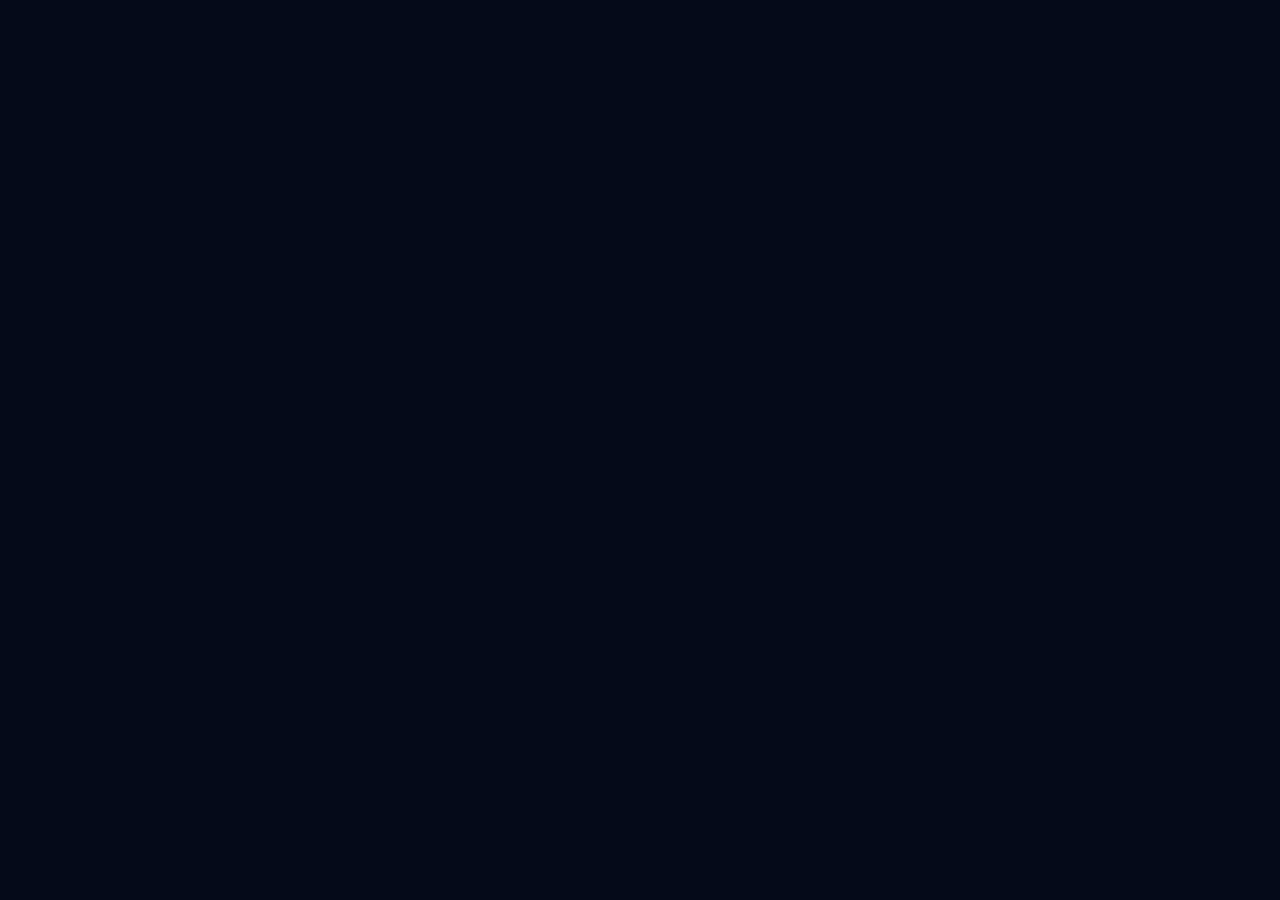
==== index.html @ f0c402ca "Add files via upload" ====
<!DOCTYPE html>
<html lang="es">
<head>
    <meta charset="UTF-8">
    <meta name="viewport" content="width=device-width, initial-scale=1.0">
    <title>Para Ti ❤️</title>
    <script src="https://cdnjs.cloudflare.com/ajax/libs/p5.js/1.9.0/p5.js"></script>
    <link rel="stylesheet" type="text/css" href="style.css">
    <meta name="viewport" content="width=device-width, initial-scale=1.0, maximum-scale=1.0, user-scalable=no">
</head>
<body>
    <script src="sketch.js"></script>
</body>
</html>
---- style.css ----
html, body {
  margin: 0;
  padding: 0;
  overflow: hidden; /* Evita que se mueva la pantalla */
  background-color: #050a19;
}
canvas {
  display: block;
}
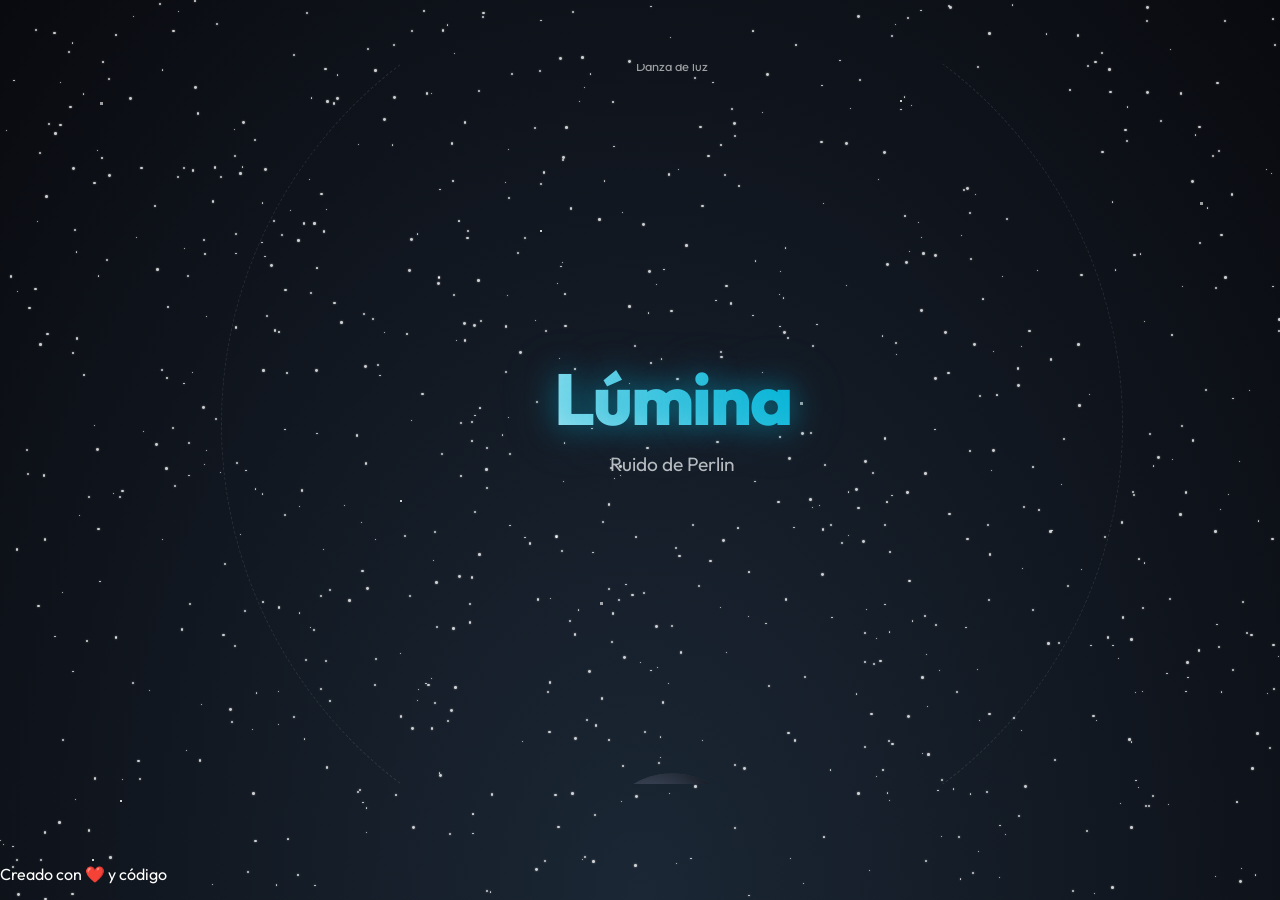
==== commit d9e248d4: "Add files via upload" ====
--- a/index.html
+++ b/index.html
@@ -1,14 +1,95 @@
 <!DOCTYPE html>
 <html lang="es">
+
 <head>
     <meta charset="UTF-8">
     <meta name="viewport" content="width=device-width, initial-scale=1.0">
-    <title>Para Ti ❤️</title>
-    <script src="https://cdnjs.cloudflare.com/ajax/libs/p5.js/1.9.0/p5.js"></script>
-    <link rel="stylesheet" type="text/css" href="style.css">
-    <meta name="viewport" content="width=device-width, initial-scale=1.0, maximum-scale=1.0, user-scalable=no">
+    <title>Lúmina</title>
+    <link rel="preconnect" href="https://fonts.googleapis.com">
+    <link rel="preconnect" href="https://fonts.gstatic.com" crossorigin>
+    <link href="https://fonts.googleapis.com/css2?family=Outfit:wght@300;400;600&display=swap" rel="stylesheet">
+    <link rel="stylesheet" href="style.css?v=6">
 </head>
+
 <body>
-    <script src="sketch.js"></script>
+    <div class="background-container">
+        <div class="stars"></div>
+        <div class="stars2"></div>
+        <div class="shooting-star"></div>
+        <div class="shooting-star"></div>
+        <div class="shooting-star"></div>
+        <div class="shooting-star"></div>
+        <div class="shooting-star"></div>
+        <div id="micro-particles-container"></div>
+    </div>
+
+    <script>
+        // Generar micro-partículas aleatorias
+        const container = document.getElementById('micro-particles-container');
+        const particleCount = 800;
+
+        for (let i = 0; i < particleCount; i++) {
+            const particle = document.createElement('div');
+            particle.classList.add('micro-particle');
+
+            // Posición aleatoria
+            const x = Math.random() * 100;
+            const y = Math.random() * 100;
+
+            // Tamaño aleatorio para variedad visual
+            const size = Math.random() * 2 + 1; // 1px a 3px
+            particle.style.width = `${size}px`;
+            particle.style.height = `${size}px`;
+
+            // Duración y retraso aleatorios (más lento para un efecto calmado)
+            const duration = 10 + Math.random() * 15; // 10s a 25s
+            const delay = Math.random() * 10;
+
+            particle.style.left = `${x}%`;
+            particle.style.top = `${y}%`;
+            particle.style.animationDuration = `${duration}s`;
+            particle.style.animationDelay = `${delay}s`;
+
+            container.appendChild(particle);
+        }
+    </script>
+
+    <main class="container">
+        <div class="solar-system">
+            <header class="sun-center">
+                <h1>Lúmina</h1>
+                <p>Ruido de Perlin</p>
+            </header>
+
+            <div class="orbit-ring">
+                <!-- Planeta 1: Partículas -->
+                <a href="particles/index.html" class="planet-container planet-1">
+                    <div class="planet planet-particles">
+                        <div class="icon-overlay">✨</div>
+                    </div>
+                    <div class="planet-label">
+                        <h3>Partículas</h3>
+                        <p>Danza de luz</p>
+                    </div>
+                </a>
+
+                <!-- Placeholder: Planeta Bloqueado -->
+                <div class="planet-container planet-2">
+                    <div class="planet planet-locked">
+                        <div class="icon-overlay">🔒</div>
+                    </div>
+                    <div class="planet-label">
+                        <h3>Próximamente</h3>
+                        <p>Nuevo mundo</p>
+                    </div>
+                </div>
+            </div>
+        </div>
+    </main>
+
+    <footer>
+        <p>Creado con ❤️ y código</p>
+    </footer>
 </body>
+
 </html>
--- a/style.css
+++ b/style.css
@@ -1,9 +1,481 @@
-html, body {
-  margin: 0;
-  padding: 0;
-  overflow: hidden; /* Evita que se mueva la pantalla */
-  background-color: #050a19;
-}
-canvas {
-  display: block;
+:root {
+    --bg-color: #050a19;
+    --text-color: #ffffff;
+    --accent-color: #7b2cbf;
+    --secondary-color: #3c096c;
+    --glass-bg: rgba(255, 255, 255, 0.05);
+    --glass-border: rgba(255, 255, 255, 0.1);
+    --hover-bg: rgba(255, 255, 255, 0.1);
+}
+
+html {
+    overflow-x: hidden;
+    width: 100%;
+}
+
+body {
+    margin: 0;
+    padding: 0;
+    font-family: 'Outfit', sans-serif;
+    background-color: var(--bg-color);
+    color: var(--text-color);
+    min-height: 100vh;
+    display: flex;
+    flex-direction: column;
+    overflow-x: hidden;
+    width: 100%;
+    position: relative;
+}
+
+/* Space Background */
+.container {
+    width: 100%;
+    max-width: 1400px;
+    margin: 0 auto;
+    padding: 2rem;
+    flex: 1;
+    display: flex;
+    flex-direction: column;
+    align-items: center;
+    justify-content: center;
+    /* Center horizontally and vertically */
+    position: relative;
+    z-index: 1;
+    overflow: hidden;
+    /* Prevent content spill */
+}
+
+/* Solar System Layout - Fluid System */
+.solar-system {
+    position: relative;
+    width: 100%;
+    /* Use 100% to respect container bounds */
+    height: 70vh;
+    /* Slightly reduced height to fit better with header/footer */
+    display: flex;
+    justify-content: center;
+    align-items: center;
+    overflow: hidden;
+}
+
+header {
+    text-align: center;
+    margin-bottom: 2rem;
+    width: 100%;
+    animation: fadeInDown 1s ease-out;
+    z-index: 5;
+}
+
+header h1 {
+    font-size: clamp(2.5rem, 8vw, 4.5rem);
+    font-weight: 800;
+    margin: 0;
+    color: transparent;
+    /* Needed for background-clip */
+    letter-spacing: -2px;
+    background: linear-gradient(45deg,
+            #ffffff 0%,
+            #90e0ef 25%,
+            #00b4d8 50%,
+            #03045e 75%,
+            #ffffff 100%);
+    background-size: 300% 300%;
+    -webkit-background-clip: text;
+    background-clip: text;
+    animation: galaxyTitle 6s ease infinite alternate;
+    text-shadow: 0 0 30px rgba(0, 180, 216, 0.5), 0 0 60px rgba(0, 180, 216, 0.3);
+    position: relative;
+}
+
+@keyframes galaxyTitle {
+    0% {
+        background-position: 0% 50%;
+        filter: drop-shadow(0 0 10px rgba(0, 180, 216, 0.4));
+    }
+
+    100% {
+        background-position: 100% 50%;
+        filter: drop-shadow(0 0 25px rgba(144, 224, 239, 0.8));
+    }
+}
+
+header p {
+    font-size: clamp(1rem, 3vw, 1.2rem);
+    color: rgba(255, 255, 255, 0.7);
+    margin-top: 0.5rem;
+}
+
+.background-container {
+    position: fixed;
+    top: 0;
+    left: 0;
+    width: 100%;
+    height: 100%;
+    z-index: -1;
+    background: radial-gradient(ellipse at bottom, #1B2735 0%, #090A0F 100%);
+    overflow: hidden;
+}
+
+.stars {
+    width: 2px;
+    height: 2px;
+    background: transparent;
+    box-shadow: 1744px 122px #FFF, 134px 1321px #FFF, 92px 859px #FFF, 540px 230px #FFF, 120px 800px #FFF, 900px 100px #FFF, 400px 500px #FFF;
+    animation: animStar 50s linear infinite;
+    opacity: 0.8;
+}
+
+.stars:after {
+    content: " ";
+    position: absolute;
+    top: 2000px;
+    width: 2px;
+    height: 2px;
+    background: transparent;
+    box-shadow: 1744px 122px #FFF, 134px 1321px #FFF, 92px 859px #FFF, 540px 230px #FFF, 120px 800px #FFF, 900px 100px #FFF, 400px 500px #FFF;
+}
+
+.stars2 {
+    width: 3px;
+    height: 3px;
+    background: transparent;
+    box-shadow: 1500px 1000px #FFF, 800px 400px #FFF, 1200px 200px #FFF, 100px 100px #FFF, 600px 600px #FFF;
+    animation: animStar 100s linear infinite;
+    opacity: 0.6;
+}
+
+.stars2:after {
+    content: " ";
+    position: absolute;
+    top: 2000px;
+    width: 3px;
+    height: 3px;
+    background: transparent;
+    box-shadow: 1500px 1000px #FFF, 800px 400px #FFF, 1200px 200px #FFF, 100px 100px #FFF, 600px 600px #FFF;
+}
+
+@keyframes animStar {
+    from {
+        transform: translateY(0px);
+    }
+
+    to {
+        transform: translateY(-2000px);
+    }
+}
+
+/* Realistic Shooting Stars */
+.shooting-star {
+    position: absolute;
+    top: 50%;
+    left: 50%;
+    height: 1px;
+    background: linear-gradient(to right, rgba(0, 0, 255, 0), rgba(95, 145, 255, 1));
+    filter: drop-shadow(0 0 6px rgba(105, 155, 255, 1));
+    animation: tail 2000ms ease-in-out infinite, shooting 2000ms ease-in-out infinite;
+    opacity: 0;
+    transform-origin: right;
+}
+
+.shooting-star::before {
+    content: '';
+    position: absolute;
+    top: 50%;
+    right: 0;
+    height: 1px;
+    background: linear-gradient(to right, rgba(0, 0, 255, 0), rgba(95, 145, 255, 1), rgba(0, 0, 255, 0));
+    transform: translateY(-50%) scaleX(1.5);
+    border-radius: 100%;
+    animation: shining 2000ms ease-in-out infinite;
+}
+
+.shooting-star::after {
+    /* Main star head */
+    content: '';
+    position: absolute;
+    top: 50%;
+    right: 0;
+    height: 3px;
+    width: 3px;
+    background: #fff;
+    border-radius: 50%;
+    transform: translateY(-50%);
+    box-shadow: 0 0 5px #fff, 0 0 10px #fff;
+}
+
+/* Randomize positions and speed for realism */
+.shooting-star:nth-child(1) {
+    top: -100px;
+    left: 0;
+    animation-delay: 0ms;
+}
+
+.shooting-star:nth-child(2) {
+    top: -100px;
+    left: 20%;
+    animation-delay: 4000ms;
+    animation-duration: 3000ms;
+}
+
+.shooting-star:nth-child(3) {
+    top: -100px;
+    left: 40%;
+    animation-delay: 1000ms;
+    animation-duration: 2500ms;
+}
+
+.shooting-star:nth-child(4) {
+    top: -100px;
+    left: 60%;
+    animation-delay: 3000ms;
+    animation-duration: 1500ms;
+}
+
+.shooting-star:nth-child(5) {
+    top: -100px;
+    left: 80%;
+    animation-delay: 5000ms;
+    animation-duration: 3500ms;
+}
+
+/* Animations */
+@keyframes tail {
+    0% {
+        width: 0;
+        opacity: 0;
+    }
+
+    10% {
+        width: 150px;
+        opacity: 1;
+    }
+
+    100% {
+        width: 0;
+        opacity: 0;
+    }
+}
+
+@keyframes shooting {
+    0% {
+        transform: translateX(0) translateY(0) rotate(45deg);
+        opacity: 1;
+    }
+
+    100% {
+        transform: translateX(800px) translateY(800px) rotate(45deg);
+        opacity: 0;
+    }
+}
+
+@keyframes shining {
+    0% {
+        width: 0;
+    }
+
+    50% {
+        width: 30px;
+    }
+
+    100% {
+        width: 0;
+    }
+}
+
+/* Solar System Layout - Fluid System */
+.solar-system {
+    position: relative;
+    width: 100vw;
+    height: 80vh;
+    display: flex;
+    justify-content: center;
+    align-items: center;
+    overflow: hidden;
+    /* Strict clipping */
+}
+
+.sun-center {
+    position: absolute;
+    z-index: 10;
+    text-align: center;
+    top: 50%;
+    left: 50%;
+    transform: translate(-50%, -50%);
+    pointer-events: none;
+    width: max-content;
+    max-width: 90vw;
+}
+
+.orbit-ring {
+    position: absolute;
+    top: 50%;
+    left: 50%;
+    /* Fluid diameter based on viewport, with hard limits */
+    --orbit-size: clamp(300px, 80vw, 900px);
+    width: var(--orbit-size);
+    height: var(--orbit-size);
+    border: 1px dashed rgba(255, 255, 255, 0.1);
+    border-radius: 50%;
+    transform: translate(-50%, -50%);
+    animation: orbitRotate 40s linear infinite;
+}
+
+/* Planet Containers */
+.planet-container {
+    position: absolute;
+    top: 0;
+    left: 50%;
+    width: auto;
+    display: flex;
+    flex-direction: column;
+    align-items: center;
+    text-decoration: none;
+    color: white;
+    transform-origin: center center;
+    animation: counterRotate 40s linear infinite;
+}
+
+/* Positioning Planets Fluently */
+.planet-container.planet-1 {
+    top: 0;
+    left: 50%;
+    transform: translate(-50%, -50%);
+}
+
+.planet-container.planet-2 {
+    top: 100%;
+    left: 50%;
+    transform: translate(-50%, -50%);
+}
+
+.planet {
+    /* Fluid planet size */
+    --p-size: clamp(80px, 15vw, 150px);
+    width: var(--p-size);
+    height: var(--p-size);
+    border-radius: 50%;
+    position: relative;
+    box-shadow: inset -20px -20px 50px rgba(0, 0, 0, 0.8), 0 0 20px rgba(123, 44, 191, 0.4);
+    transition: box-shadow 0.4s ease, transform 0.4s ease;
+    margin-bottom: 0.5rem;
+    display: flex;
+    align-items: center;
+    justify-content: center;
+    overflow: hidden;
+}
+
+.planet::after {
+    content: '';
+    position: absolute;
+    top: 0;
+    left: 0;
+    width: 100%;
+    height: 100%;
+    border-radius: 50%;
+    box-shadow: -10px -10px 20px rgba(255, 255, 255, 0.1);
+}
+
+.planet-particles {
+    background: radial-gradient(circle at 30% 30%, #7b2cbf, #3c096c, #10002b);
+}
+
+.planet-locked {
+    background: radial-gradient(circle at 30% 30%, #4a5568, #2d3748, #1a202c);
+    box-shadow: inset -20px -20px 50px rgba(0, 0, 0, 0.8);
+    cursor: default;
+}
+
+/* Hover effects */
+.planet-container:hover .planet-particles {
+    box-shadow: inset -20px -20px 50px rgba(0, 0, 0, 0.8), 0 0 50px rgba(123, 44, 191, 0.8);
+    transform: scale(1.1);
+}
+
+.icon-overlay {
+    font-size: clamp(1.5rem, 4vw, 3rem);
+    z-index: 2;
+    text-shadow: 0 4px 10px rgba(0, 0, 0, 0.5);
+}
+
+.planet-label {
+    text-align: center;
+    max-width: 15vw;
+    min-width: 100px;
+}
+
+.planet-label h3 {
+    margin: 0;
+    font-size: clamp(0.9rem, 2vw, 1.2rem);
+    font-weight: 600;
+    letter-spacing: 1px;
+    margin-bottom: 0.2rem;
+}
+
+.planet-label p {
+    margin: 0;
+    font-size: clamp(0.7rem, 1.5vw, 0.8rem);
+    color: rgba(255, 255, 255, 0.6);
+}
+
+/* Animations */
+@keyframes orbitRotate {
+    0% {
+        transform: translate(-50%, -50%) rotate(0deg);
+    }
+
+    100% {
+        transform: translate(-50%, -50%) rotate(360deg);
+    }
+}
+
+@keyframes counterRotate {
+
+    /* We need to maintain the centering transform while counter-rotating */
+    0% {
+        transform: translate(-50%, -50%) rotate(0deg);
+    }
+
+    100% {
+        transform: translate(-50%, -50%) rotate(-360deg);
+    }
+}
+
+/* Responsive adjustments for very small heights */
+@media (max-height: 500px) {
+    .solar-system {
+        height: 100vh;
+    }
+
+    .orbit-ring {
+        --orbit-size: 60vh;
+    }
+}
+
+/* Micro Particles Animation */
+.micro-particle {
+    position: absolute;
+    background-color: rgba(255, 255, 255, 0.8);
+    border-radius: 50%;
+    pointer-events: none;
+    box-shadow: 0 0 2px rgba(255, 255, 255, 0.5);
+    animation-name: microFloat;
+    animation-timing-function: linear;
+    animation-iteration-count: infinite;
+    z-index: 0;
+}
+
+@keyframes microFloat {
+    0% {
+        transform: translateY(0) translateX(0);
+        opacity: 0;
+    }
+
+    10% {
+        opacity: 0.8;
+    }
+
+    100% {
+        transform: translateY(-100vh) translateX(20px);
+        opacity: 0;
+    }
 }
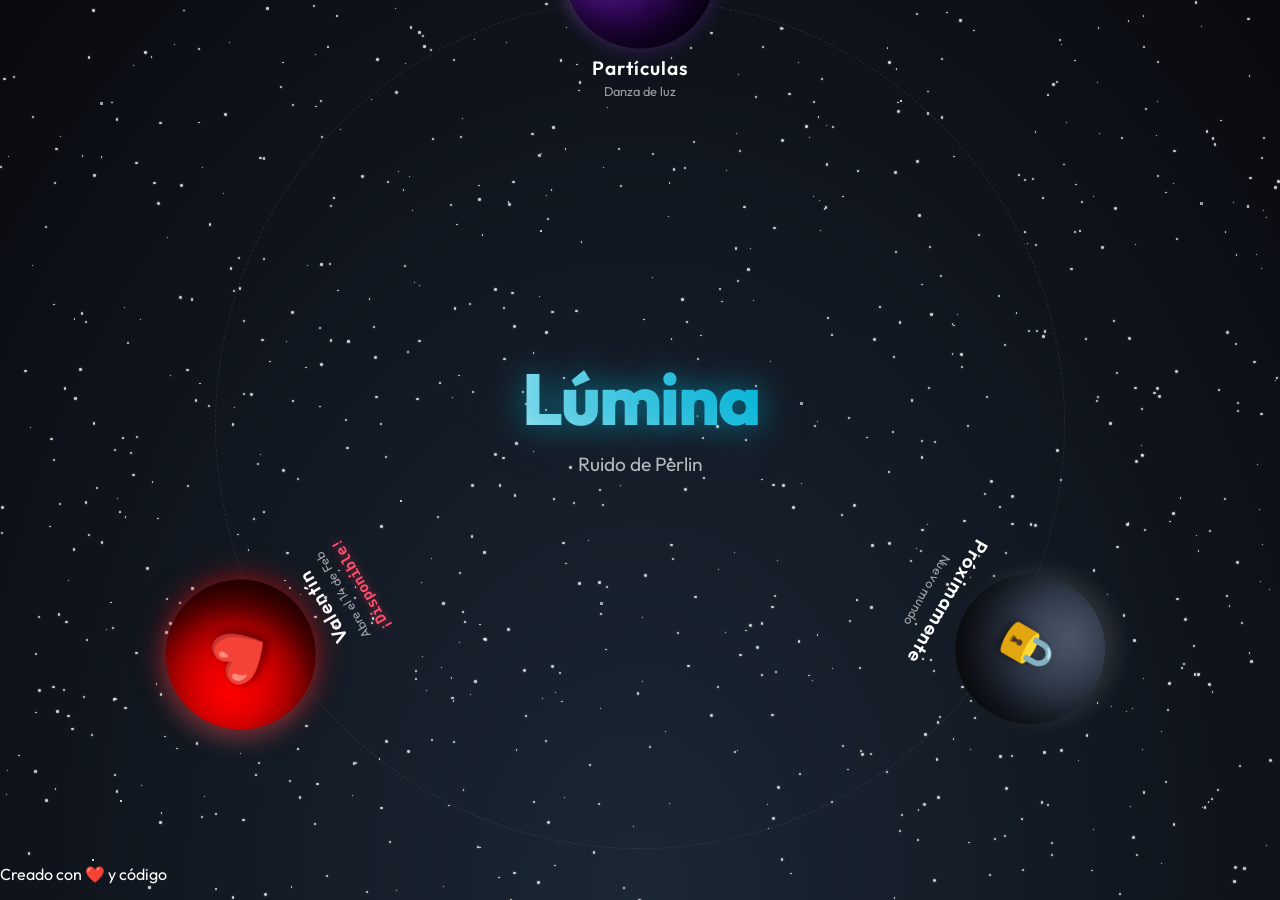
==== commit 35d13e34: "Add files via upload" ====
--- a/index.html
+++ b/index.html
@@ -8,13 +8,18 @@
     <link rel="preconnect" href="https://fonts.googleapis.com">
     <link rel="preconnect" href="https://fonts.gstatic.com" crossorigin>
     <link href="https://fonts.googleapis.com/css2?family=Outfit:wght@300;400;600&display=swap" rel="stylesheet">
-    <link rel="stylesheet" href="style.css?v=6">
+    <link rel="stylesheet" href="style.css?v=7">
 </head>
 
 <body>
     <div class="background-container">
         <div class="stars"></div>
         <div class="stars2"></div>
+        <div class="shooting-star"></div>
+        <div class="shooting-star"></div>
+        <div class="shooting-star"></div>
+        <div class="shooting-star"></div>
+        <div class="shooting-star"></div>
         <div class="shooting-star"></div>
         <div class="shooting-star"></div>
         <div class="shooting-star"></div>
@@ -52,6 +57,70 @@
 
             container.appendChild(particle);
         }
+
+        // Magical Transition Logic
+        document.querySelectorAll('.planet-container').forEach(link => {
+            link.addEventListener('click', function (e) {
+                // Ignore if it's a locked planet
+                if (!this.getAttribute('href') || this.classList.contains('is-locked')) return;
+
+                e.preventDefault();
+                const targetUrl = this.getAttribute('href');
+
+                // Add transitioning class to the planet and body
+                this.classList.add('is-transitioning');
+                document.body.classList.add('entering-world');
+
+                // Navigate after animation (synchronized with CSS transition)
+                setTimeout(() => {
+                    window.location.href = targetUrl;
+                }, 1200);
+            });
+        });
+
+        // Countdown Logic for Red Planet (Valentine's 2026)
+        let notificationSent = false; // Flag to prevent multiple notifications
+
+        function updateCountdown() {
+            const now = new Date();
+            // User requested: 12:00:00 AM del 14 de febrero del 2026
+            const targetDate = new Date('2026-02-14T00:00:00');
+            const diff = targetDate - now;
+
+            const planetContainer = document.querySelector('.planet-3');
+            const timerElement = document.getElementById('valentine-countdown');
+
+            if (diff <= 0) {
+                planetContainer.classList.remove('is-locked');
+                timerElement.textContent = "¡Disponible!";
+
+                // Trigger Notification only once
+                if (!notificationSent) {
+                    const phone = "TU_NUMERO_AQUI"; // Ejemplo: 34600000000
+                    const apiKey = "TU_API_KEY_AQUI";
+                    const message = encodeURIComponent("¡El Planeta Valentín en Lúmina acaba de abrirse! Míralo aquí: " + window.location.href);
+
+                    if (phone !== "TU_NUMERO_AQUI" && apiKey !== "TU_API_KEY_AQUI") {
+                        fetch(`https://api.callmebot.com/whatsapp.php?phone=${phone}&text=${message}&apikey=${apiKey}`)
+                            .then(() => console.log("Notificación automatizada enviada"))
+                            .catch(err => console.error("Error al enviar notificación:", err));
+                    }
+                    notificationSent = true;
+                }
+                return;
+            }
+
+            const hours = Math.floor(diff / (1000 * 60 * 60));
+            const minutes = Math.floor((diff % (1000 * 60 * 60)) / (1000 * 60));
+            const seconds = Math.floor((diff % (1000 * 60)) / 1000);
+
+            // Format double digits
+            const formattedTime = `${hours.toString().padStart(2, '0')}:${minutes.toString().padStart(2, '0')}:${seconds.toString().padStart(2, '0')}`;
+            timerElement.textContent = formattedTime;
+        }
+
+        setInterval(updateCountdown, 1000);
+        updateCountdown();
     </script>
 
     <main class="container">
@@ -64,25 +133,43 @@
             <div class="orbit-ring">
                 <!-- Planeta 1: Partículas -->
                 <a href="particles/index.html" class="planet-container planet-1">
-                    <div class="planet planet-particles">
-                        <div class="icon-overlay">✨</div>
-                    </div>
-                    <div class="planet-label">
-                        <h3>Partículas</h3>
-                        <p>Danza de luz</p>
+                    <div class="planet-content-wrapper">
+                        <div class="planet planet-particles">
+                            <div class="icon-overlay">✨</div>
+                        </div>
+                        <div class="planet-label">
+                            <h3>Partículas</h3>
+                            <p>Danza de luz</p>
+                        </div>
                     </div>
                 </a>
 
                 <!-- Placeholder: Planeta Bloqueado -->
-                <div class="planet-container planet-2">
-                    <div class="planet planet-locked">
-                        <div class="icon-overlay">🔒</div>
-                    </div>
-                    <div class="planet-label">
-                        <h3>Próximamente</h3>
-                        <p>Nuevo mundo</p>
+                <div class="planet-container planet-2 is-locked">
+                    <div class="planet-content-wrapper">
+                        <div class="planet planet-locked">
+                            <div class="icon-overlay">🔒</div>
+                        </div>
+                        <div class="planet-label">
+                            <h3>Próximamente</h3>
+                            <p>Nuevo mundo</p>
+                        </div>
                     </div>
                 </div>
+
+                <!-- Planeta 3: San Valentín (Red) -->
+                <a href="valentine/index.html" class="planet-container planet-3 is-locked">
+                    <div class="planet-content-wrapper">
+                        <div class="planet planet-red">
+                            <div class="icon-overlay">❤️</div>
+                        </div>
+                        <div class="planet-label">
+                            <h3>Valentín</h3>
+                            <p>Abre el 14 de Feb</p>
+                            <span id="valentine-countdown" class="countdown-timer">00:00:00</span>
+                        </div>
+                    </div>
+                </a>
             </div>
         </div>
     </main>
--- a/style.css
+++ b/style.css
@@ -8,9 +8,15 @@
     --hover-bg: rgba(255, 255, 255, 0.1);
 }
 
+* {
+    box-sizing: border-box;
+}
+
 html {
     overflow-x: hidden;
     width: 100%;
+    height: 100%;
+    /* Better vertical centering */
 }
 
 body {
@@ -20,6 +26,8 @@
     background-color: var(--bg-color);
     color: var(--text-color);
     min-height: 100vh;
+    min-height: -webkit-fill-available;
+    /* Robust height on mobile */
     display: flex;
     flex-direction: column;
     overflow-x: hidden;
@@ -32,30 +40,27 @@
     width: 100%;
     max-width: 1400px;
     margin: 0 auto;
-    padding: 2rem;
+    padding: 0 2rem;
     flex: 1;
     display: flex;
     flex-direction: column;
     align-items: center;
     justify-content: center;
-    /* Center horizontally and vertically */
     position: relative;
     z-index: 1;
-    overflow: hidden;
-    /* Prevent content spill */
+    /* Removed overflow: hidden to allow planets to be visible */
 }
 
 /* Solar System Layout - Fluid System */
 .solar-system {
     position: relative;
     width: 100%;
-    /* Use 100% to respect container bounds */
-    height: 70vh;
-    /* Slightly reduced height to fit better with header/footer */
+    min-height: 85vh;
+    /* Increased height for full orbit visibility */
     display: flex;
     justify-content: center;
     align-items: center;
-    overflow: hidden;
+    /* Removed overflow: hidden to prevent clipping */
 }
 
 header {
@@ -121,7 +126,8 @@
     height: 2px;
     background: transparent;
     box-shadow: 1744px 122px #FFF, 134px 1321px #FFF, 92px 859px #FFF, 540px 230px #FFF, 120px 800px #FFF, 900px 100px #FFF, 400px 500px #FFF;
-    animation: animStar 50s linear infinite;
+    animation: animStar 150s linear infinite;
+    /* Slowed down from 50s */
     opacity: 0.8;
 }
 
@@ -140,7 +146,8 @@
     height: 3px;
     background: transparent;
     box-shadow: 1500px 1000px #FFF, 800px 400px #FFF, 1200px 200px #FFF, 100px 100px #FFF, 600px 600px #FFF;
-    animation: animStar 100s linear infinite;
+    animation: animStar 300s linear infinite;
+    /* Slowed down from 100s */
     opacity: 0.6;
 }
 
@@ -172,7 +179,7 @@
     height: 1px;
     background: linear-gradient(to right, rgba(0, 0, 255, 0), rgba(95, 145, 255, 1));
     filter: drop-shadow(0 0 6px rgba(105, 155, 255, 1));
-    animation: tail 2000ms ease-in-out infinite, shooting 2000ms ease-in-out infinite;
+    animation: tail 5000ms ease-in-out infinite, shooting 5000ms ease-in-out infinite;
     opacity: 0;
     transform-origin: right;
 }
@@ -186,7 +193,7 @@
     background: linear-gradient(to right, rgba(0, 0, 255, 0), rgba(95, 145, 255, 1), rgba(0, 0, 255, 0));
     transform: translateY(-50%) scaleX(1.5);
     border-radius: 100%;
-    animation: shining 2000ms ease-in-out infinite;
+    animation: shining 5000ms ease-in-out infinite;
 }
 
 .shooting-star::after {
@@ -203,39 +210,141 @@
     box-shadow: 0 0 5px #fff, 0 0 10px #fff;
 }
 
-/* Randomize positions and speed for realism */
-.shooting-star:nth-child(1) {
-    top: -100px;
-    left: 0;
-    animation-delay: 0ms;
-}
-
-.shooting-star:nth-child(2) {
-    top: -100px;
+/* Randomize positions and speed for realism - Extended to 10 stars */
+.shooting-star:nth-of-type(1) {
+    top: 10%;
     left: 20%;
+    animation-delay: 1000ms;
+    animation-duration: 4000ms;
+}
+
+.shooting-star:nth-of-type(2) {
+    top: 20%;
+    left: 40%;
+    animation-delay: 8000ms;
+    animation-duration: 5500ms;
+}
+
+.shooting-star:nth-of-type(3) {
+    top: -5%;
+    left: 60%;
+    animation-delay: 15000ms;
+    animation-duration: 3500ms;
+}
+
+.shooting-star:nth-of-type(4) {
+    top: 15%;
+    left: 80%;
     animation-delay: 4000ms;
-    animation-duration: 3000ms;
-}
-
-.shooting-star:nth-child(3) {
-    top: -100px;
-    left: 40%;
-    animation-delay: 1000ms;
-    animation-duration: 2500ms;
-}
-
-.shooting-star:nth-child(4) {
-    top: -100px;
-    left: 60%;
-    animation-delay: 3000ms;
-    animation-duration: 1500ms;
-}
-
-.shooting-star:nth-child(5) {
-    top: -100px;
-    left: 80%;
-    animation-delay: 5000ms;
-    animation-duration: 3500ms;
+    animation-duration: 6000ms;
+}
+
+.shooting-star:nth-of-type(5) {
+    top: 30%;
+    left: 10%;
+    animation-delay: 12000ms;
+    animation-duration: 4500ms;
+}
+
+.shooting-star:nth-of-type(6) {
+    top: 40%;
+    left: 30%;
+    animation-delay: 20000ms;
+    animation-duration: 7000ms;
+}
+
+.shooting-star:nth-of-type(7) {
+    top: 50%;
+    left: 50%;
+    animation-delay: 6000ms;
+    animation-duration: 5000ms;
+}
+
+.shooting-star:nth-of-type(8) {
+    top: 60%;
+    left: 70%;
+    animation-delay: 18000ms;
+    animation-duration: 4800ms;
+}
+
+.shooting-star:nth-of-type(9) {
+    top: 70%;
+    left: 90%;
+    animation-delay: 2000ms;
+    animation-duration: 6500ms;
+}
+
+.shooting-star:nth-of-type(10) {
+    top: 5%;
+    left: 15%;
+    animation-delay: 25000ms;
+    animation-duration: 5200ms;
+}
+
+/* Mobile Responsive Shooting Stars */
+@media (max-width: 768px) {
+    .shooting-star:nth-of-type(1) {
+        left: 5%;
+        top: 10%;
+    }
+
+    .shooting-star:nth-of-type(2) {
+        left: 10%;
+        top: 20%;
+    }
+
+    .shooting-star:nth-of-type(3) {
+        left: 15%;
+        top: 0%;
+    }
+
+    .shooting-star:nth-of-type(4) {
+        left: 20%;
+        top: 15%;
+    }
+
+    .shooting-star:nth-of-type(5) {
+        left: 25%;
+        top: 30%;
+    }
+
+    .shooting-star:nth-of-type(6) {
+        left: 10%;
+        top: 40%;
+    }
+
+    .shooting-star:nth-of-type(7) {
+        left: 5%;
+        top: 50%;
+    }
+
+    .shooting-star:nth-of-type(8) {
+        left: 15%;
+        top: 60%;
+    }
+
+    .shooting-star:nth-of-type(9) {
+        left: 20%;
+        top: 70%;
+    }
+
+    .shooting-star:nth-of-type(10) {
+        left: 5%;
+        top: 5%;
+    }
+
+    @keyframes shooting {
+        0% {
+            transform: translateX(0) translateY(0) rotate(45deg);
+            opacity: 1;
+        }
+
+        100% {
+            /* Reduced distance for mobile to keep them in view longer/controlled */
+            transform: translateX(400px) translateY(400px) rotate(45deg);
+            opacity: 0;
+        }
+    }
 }
 
 /* Animations */
@@ -282,17 +391,7 @@
     }
 }
 
-/* Solar System Layout - Fluid System */
-.solar-system {
-    position: relative;
-    width: 100vw;
-    height: 80vh;
-    display: flex;
-    justify-content: center;
-    align-items: center;
-    overflow: hidden;
-    /* Strict clipping */
-}
+/* The previous duplicate solar-system block was here, now removed */
 
 .sun-center {
     position: absolute;
@@ -310,8 +409,9 @@
     position: absolute;
     top: 50%;
     left: 50%;
-    /* Fluid diameter based on viewport, with hard limits */
-    --orbit-size: clamp(300px, 80vw, 900px);
+    /* Reduced fluid diameter for better balance */
+    /* Increased fluid diameter for better balance and clearance from title */
+    --orbit-size: clamp(350px, 80vw, 850px);
     width: var(--orbit-size);
     height: var(--orbit-size);
     border: 1px dashed rgba(255, 255, 255, 0.1);
@@ -323,7 +423,7 @@
 /* Planet Containers */
 .planet-container {
     position: absolute;
-    top: 0;
+    top: 50%;
     left: 50%;
     width: auto;
     display: flex;
@@ -332,25 +432,93 @@
     text-decoration: none;
     color: white;
     transform-origin: center center;
+}
+
+/* Positioning Planets Fluently */
+/* Positioning 3 Planets: 0, 120, 240 degrees */
+.planet-container.planet-1 {
+    transform: translate(-50%, -50%) rotate(0deg) translateY(calc(var(--orbit-size) / -2));
+}
+
+.planet-container.planet-2 {
+    transform: translate(-50%, -50%) rotate(120deg) translateY(calc(var(--orbit-size) / -2));
+}
+
+.planet-container.planet-3 {
+    transform: translate(-50%, -50%) rotate(240deg) translateY(calc(var(--orbit-size) / -2));
+}
+
+/* 
+   Synchronized rotation: 
+   The orbit-ring rotates at 40s. 
+   We keep each planet container fixed at its orbital angle.
+   The .planet-content-wrapper counter-rotates to keep the planet/label upright.
+*/
+.planet-content-wrapper {
+    display: flex;
+    flex-direction: column;
+    align-items: center;
+    text-align: center;
+    /* We'll inherit the rotation to keep it upright */
+}
+
+/* Individual adjustments to keep them upright based on their start position */
+.planet-container.planet-1 .planet-content-wrapper {
     animation: counterRotate 40s linear infinite;
 }
 
-/* Positioning Planets Fluently */
-.planet-container.planet-1 {
-    top: 0;
-    left: 50%;
-    transform: translate(-50%, -50%);
-}
-
-.planet-container.planet-2 {
-    top: 100%;
-    left: 50%;
-    transform: translate(-50%, -50%);
+.planet-container.planet-2 .planet-content-wrapper {
+    animation: counterRotateWithOffset-120 40s linear infinite;
+}
+
+.planet-container.planet-3 .planet-content-wrapper {
+    animation: counterRotateWithOffset-240 40s linear infinite;
+}
+
+/* Internal slow spin for the planet only (optional but adds magic) */
+.planet-content-wrapper .planet {
+    animation: planetAxisSpin 25s linear infinite;
+    transform-origin: center center;
+}
+
+@keyframes planetAxisSpin {
+    from {
+        transform: rotate(0deg);
+    }
+
+    to {
+        transform: rotate(360deg);
+    }
+}
+
+@keyframes counterRotateWithOffset-120 {
+    0% {
+        transform: rotate(-120deg);
+    }
+
+    100% {
+        transform: rotate(-480deg);
+    }
+}
+
+@keyframes counterRotateWithOffset-240 {
+    0% {
+        transform: rotate(-240deg);
+    }
+
+    100% {
+        transform: rotate(-600deg);
+    }
+}
+
+/* Overriding the generic counterRotate to handle 3-planet individual orientation */
+.planet-container>* {
+    transform-origin: center center;
 }
 
 .planet {
-    /* Fluid planet size */
-    --p-size: clamp(80px, 15vw, 150px);
+    /* Reduced min size for small mobile screens */
+    --p-size: clamp(70px, 15vw, 150px);
     width: var(--p-size);
     height: var(--p-size);
     border-radius: 50%;
@@ -361,7 +529,40 @@
     display: flex;
     align-items: center;
     justify-content: center;
-    overflow: hidden;
+    overflow: visible;
+    /* Changed for shockwave */
+}
+
+/* Shockwave effect */
+.planet::before {
+    content: '';
+    position: absolute;
+    top: 50%;
+    left: 50%;
+    width: 100%;
+    height: 100%;
+    border-radius: 50%;
+    border: 2px solid var(--accent-color);
+    transform: translate(-50%, -50%) scale(1);
+    opacity: 0;
+    pointer-events: none;
+    z-index: 1;
+}
+
+.is-transitioning .planet::before {
+    animation: shockwave 0.8s ease-out forwards;
+}
+
+@keyframes shockwave {
+    0% {
+        transform: translate(-50%, -50%) scale(1);
+        opacity: 0.8;
+    }
+
+    100% {
+        transform: translate(-50%, -50%) scale(3);
+        opacity: 0;
+    }
 }
 
 .planet::after {
@@ -379,15 +580,26 @@
     background: radial-gradient(circle at 30% 30%, #7b2cbf, #3c096c, #10002b);
 }
 
-.planet-locked {
+.planet-red {
+    background: radial-gradient(circle at 30% 30%, #ff0101, #d00000, #370000);
+    box-shadow: inset -20px -20px 50px rgba(0, 0, 0, 0.8), 0 0 30px rgba(255, 0, 0, 0.6);
+}
+
+.planet-locked,
+.planet-container.is-locked .planet {
     background: radial-gradient(circle at 30% 30%, #4a5568, #2d3748, #1a202c);
     box-shadow: inset -20px -20px 50px rgba(0, 0, 0, 0.8);
     cursor: default;
 }
 
 /* Hover effects */
-.planet-container:hover .planet-particles {
+.planet-container:not(.is-locked):hover .planet-particles {
     box-shadow: inset -20px -20px 50px rgba(0, 0, 0, 0.8), 0 0 50px rgba(123, 44, 191, 0.8);
+    transform: scale(1.1);
+}
+
+.planet-container:not(.is-locked):hover .planet-red {
+    box-shadow: inset -20px -20px 50px rgba(0, 0, 0, 0.8), 0 0 50px rgba(255, 77, 109, 0.8);
     transform: scale(1.1);
 }
 
@@ -399,8 +611,9 @@
 
 .planet-label {
     text-align: center;
-    max-width: 15vw;
-    min-width: 100px;
+    max-width: clamp(120px, 20vw, 200px);
+    /* More flexible max-width */
+    min-width: 80px;
 }
 
 .planet-label h3 {
@@ -415,6 +628,16 @@
     margin: 0;
     font-size: clamp(0.7rem, 1.5vw, 0.8rem);
     color: rgba(255, 255, 255, 0.6);
+}
+
+.countdown-timer {
+    display: block;
+    margin-top: 5px;
+    font-family: monospace;
+    color: #ff4d6d;
+    font-weight: 600;
+    font-size: 0.9rem;
+    text-shadow: 0 0 10px rgba(255, 77, 109, 0.5);
 }
 
 /* Animations */
@@ -478,4 +701,70 @@
         transform: translateY(-100vh) translateX(20px);
         opacity: 0;
     }
+}
+
+/* Magical Transition Effects */
+.entering-world {
+    pointer-events: none;
+    overflow: hidden;
+}
+
+.planet-container.is-transitioning {
+    z-index: 9999;
+}
+
+.planet-container.is-transitioning .planet {
+    animation: magicalExpand 1.2s cubic-bezier(0.7, 0, 0.3, 1) forwards;
+    box-shadow: 0 0 100px #fff, 0 0 200px var(--accent-color);
+}
+
+.planet-container.is-transitioning .planet-label,
+.planet-container.is-transitioning .icon-overlay {
+    animation: fadeOut 0.3s ease forwards;
+}
+
+.entering-world .orbit-ring,
+.entering-world .sun-center,
+.entering-world .planet-container:not(.is-transitioning),
+.entering-world footer,
+.entering-world .background-container .stars,
+.entering-world .background-container .stars2,
+.entering-world .background-container .shooting-star {
+    animation: fadeOut 0.4s ease forwards;
+}
+
+@keyframes magicalExpand {
+    0% {
+        transform: scale(1) rotate(0deg);
+        filter: brightness(1) saturate(1) blur(0px);
+    }
+
+    30% {
+        transform: scale(1.5) rotate(15deg);
+        filter: brightness(2) saturate(1.8) blur(2px);
+        box-shadow: 0 0 120px #fff, 0 0 240px var(--accent-color);
+    }
+
+    100% {
+        transform: scale(80) rotate(45deg);
+        filter: brightness(15) saturate(2.5) blur(0px);
+        background: #fff;
+    }
+}
+
+@keyframes fadeOut {
+    to {
+        opacity: 0;
+        visibility: hidden;
+    }
+}
+
+@keyframes fadeIn {
+    from {
+        opacity: 0;
+    }
+
+    to {
+        opacity: 1;
+    }
 }
